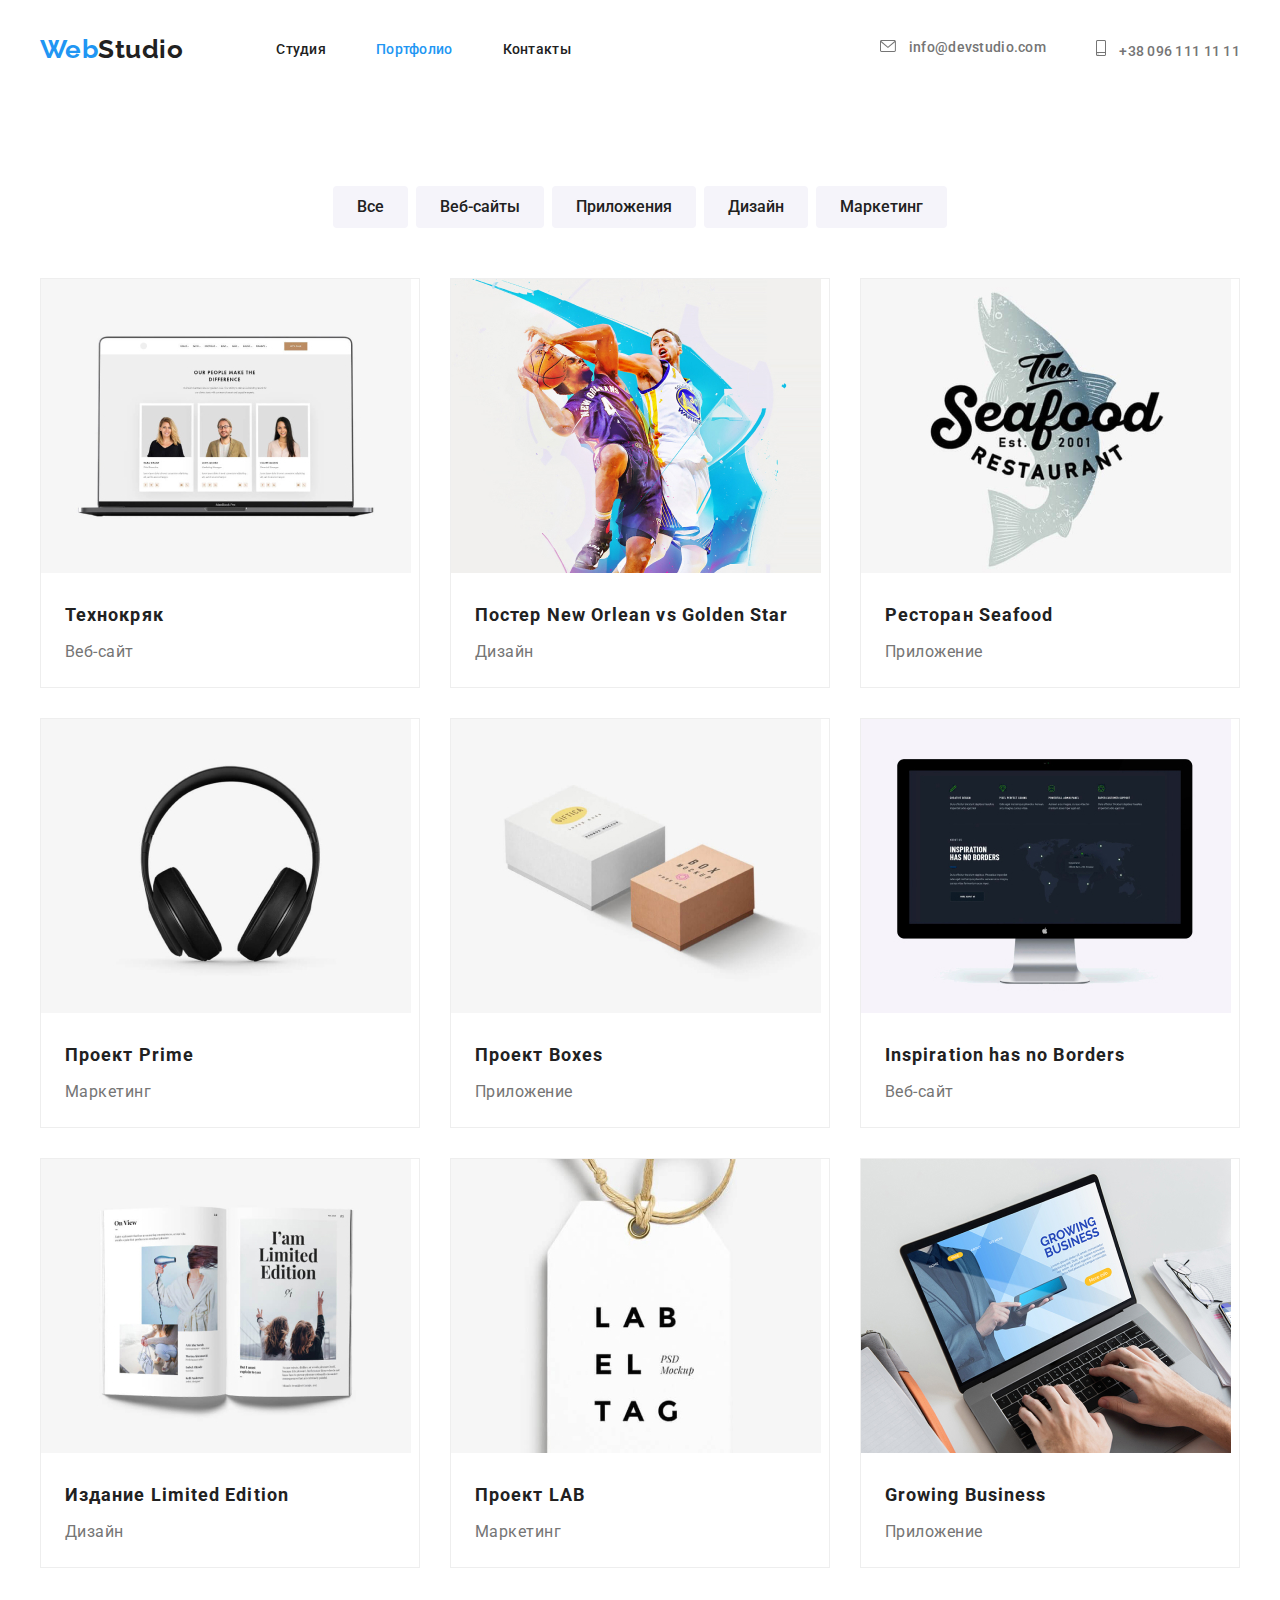
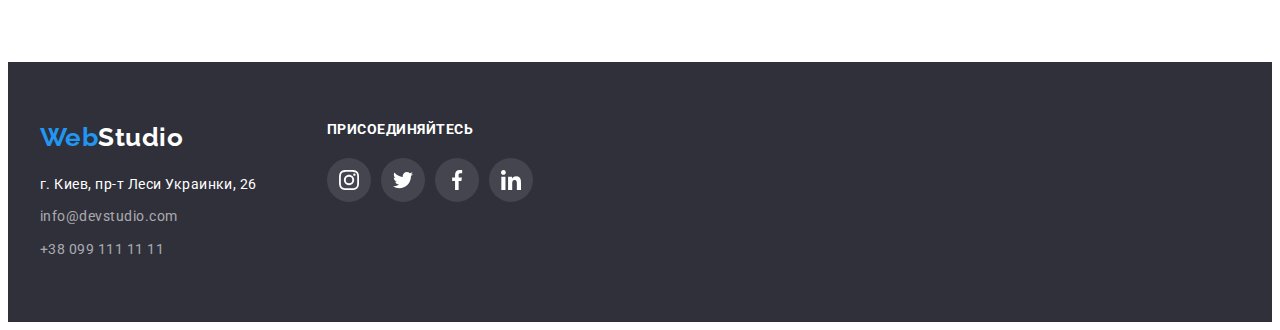
==== portfolio.html @ c04d2422 "file 1" ====
<!DOCTYPE html>
<html lang="ru">
<head>
    <meta charset="UTF-8">
    <meta name="viewport" content="width=device-width, initial-scale=1.0">
    <title>Portfolio</title>
    <link rel="preconnect" href="https://fonts.gstatic.com">
    <link href="https://fonts.googleapis.com/css2?family=Raleway:wght@700&family=Roboto:wght@400;500;700;900&display=swap" rel="stylesheet">
    <link rel="stylesheet" href="https://cdnjs.cloudflare.com/ajax/libs/modern-normalize/1.0.0/modern-normalize.min.css" integrity="sha512-ISS7cAi1PEhQ8jnbJpJZMd29NlhNj4AWYyLOSp2CE/CsHxTCu+r+t0D2yoJudVrd0/8fTVPUVDzY5Tvli75u/g==" crossorigin="anonymous" />
    <link rel="stylesheet" href="./css/style.css">
</head>
<body>
    <!-- Шапка -->
    <header class="page-header">
        <div class="container main-nav">
          <nav class="main-nav">
              <a href="./index.html" class="logo"><span class="logo-title">Web</span>Studio</a>
              <ul class="site-nav list">
                  <li class="item">
                      <a href="./index.html" class="link">Студия</a>
                  </li>
                  <li class="item">
                      <a href="./portfolio.html" class="link current">Портфолио</a>
                  </li>
                  <li class="item">
                      <a href="#" class="link">Контакты</a>
                  </li>
              </ul>
          </nav>

          <ul class="address-nav list">
              <li class="item">
                  <a href="mailto:info@devstudio.com" class="link">
                    <svg class="icon" width="16" height="12">
                        <use href="./images/icons.svg#envelope"></use>
                    </svg>
                    info@devstudio.com
                </a>
              </li>
              <li class="item">
                  <a href="tel:+380961111111" class="link">
                    <svg class="icon" width="10" height="16">
                        <use href="./images/icons.svg#smartphone"></use>
                    </svg>
                    +38 096 111 11 11
                </a>
              </li>
          </ul>
      </div>
    </header>
    <main>
        
        <!--Фильтер работ-->
     <section class="section work-nav">
        <div class="container">
          <ul class="page-nav">
              <li class="item">
                  <button type="button" class="btn-secondary">Все</button>
              </li>
              <li class="item">
                  <button type="button" class="btn-secondary">Веб-сайты</button>
              </li> 
              <li class="item">
                  <button type="button" class="btn-secondary">Приложения</button>
              </li>
              <li class="item">
                  <button type="button" class="btn-secondary">Дизайн</button>
              </li>
              <li class="item">
                  <button type="button" class="btn-secondary">Маркетинг</button>
              </li>
          </ul>
      <!-- Наши работы -->
      
          <ul class="work-list">
              <li class="item">
                  <img src="./images/img11.jpg" alt="Ноутбук" width="370">
                    <div class="works-about">
                       <h2 class="title">Технокряк</h2>
                       <p class="text">Веб-сайт</p>
                    </div>
              </li>
              <li class="item">
                  <img src="./images/img12.jpg" alt="Баскетболисты" width="370">
                  <div class="works-about">
                        <h2 class="title">Постер New Orlean vs Golden Star</h2>
                        <p class="text">Дизайн</p>
                    </div>
              </li>
              <li class="item">
                  <img src="./images/img13.jpg" alt="Ресторан Seafood" width="370">
                  <div class="works-about">
                      <h2 class="title">Ресторан Seafood</h2>
                      <p class="text">Приложение</p>
                  </div>
              </li>
              <li class="item">
                  <img src="./images/img14.jpg" alt="Наушники" width="370">
                  <div class="works-about">
                      <h2 class="title">Проект Prime</h2>
                      <p class="text">Маркетинг</p>
                  </div>
              </li>
              <li class="item">
                  <img src="./images/img15.jpg" alt="Две коробки" width="370">
                  <div class="works-about">
                     <h2 class="title">Проект Boxes</h2>
                     <p class="text">Приложение</p>
                  </div>
              </li>
              <li class="item">
                  <img src="./images/img16.jpg" alt="Монитор" width="370">
                  <div class="works-about">
                     <h2 class="title">Inspiration has no Borders</h2>
                     <p class="text">Веб-сайт</p>
                  </div>
              </li>
              <li class="item">
                  <img src="./images/img17.jpg" alt="Журнал" width="370">
                  <div class="works-about">
                      <h2 class="title">Издание Limited Edition</h2>
                      <p class="text">Дизайн</p>
                  </div>
              </li>
              <li class="item">
                   <img src="./images/img18.jpg" alt="Бирка" width="370">
                   <div class="works-about">
                      <h2 class="title">Проект LAB</h2>
                      <p class="text">Маркетинг</p>
                  </div>
              </li>
              <li class="item">
                  <img src="./images/img19.jpg" alt="Экран ноутбука" width="370">
                  <div class="works-about"> 
                       <h2 class="title">Growing Business</h2>
                       <p class="text">Приложение</p>
                  </div>
              </li>

          </ul>  
        </div>
    </div>
    </section>
 </main>
 <footer class="page-footer">
  <div class="container">
      <div class="nav-footer">
          <div class="size-footer">
              <a href="#" class="logo-footer"><span class="logo-title">Web</span>Studio</a>
              <address class="address-footer">
                   <a href="#" class="link">г. Киев, пр-т Леси Украинки, 26</a>
                   <a href="mailto:info@devstudio.com" class="title">info@devstudio.com</a>
                   <a href="tel:+380991111111" class="title">+38 099 111 11 11</a>
              </address>
          </div>
          
          <div class="join-footer">
              <nav class="social-footer">
                  <h3 class="footer-title">присоединяйтесь</h3>
                  <ul class="social-list">
                      <li class="item">
                          <a href="" class="link">
                            <svg class="icon" width="20" height="20">
                                <use href="./images/icons.svg#instagram"></use>
                            </svg>
                          </a>
                      </li>
                      <li class="item">
                          <a href="" class="link">
                            <svg class="icon" width="20" height="20">
                                <use href="./images/icons.svg#twitter"></use>
                            </svg>
                          </a>
                      </li>
                      <li class="item">
                          <a href="" class="link">
                            <svg class="icon" width="20" height="20">
                                <use href="./images/icons.svg#facebook"></use>
                            </svg>
                          </a>
                      </li>
                      <li class="item">
                          <a href="" class="link">
                            <svg class="icon" width="20" height="20">
                                <use href="./images/icons.svg#linkedin"></use>
                            </svg>
                          </a>
                      </li>
                  </ul>
              </nav>
          </div>
        </div>
    </div>
</div>
</footer>
</body>
</html>
---- css/style.css ----
:root {
    --primary-text-color: #757575;
    --title-text-color: #212121;
    --accent-color: #2196F3;
    --primary-white-color:#ffffff;
    --footer-text: rgba(255, 255, 255, 0.6);
    --color-icons:  #AFB1B8;
    --bg-button: #F5F4FA;
    --bg-footer: #2F303A;
    --bg-team-section: #F5F4FA;
    --bg-icons: rgba(255, 255, 255, 0.1);
    --border-image: #EEEEEE;
    --border-clients: #AFB1B8;
    --card-shadow: 0px 1px 3px rgba(0, 0, 0, 0.12), 0px 1px 1px rgba(0, 0, 0, 0.14), 0px 2px 1px rgba(0, 0, 0, 0.2);
    --page-nav-shadow: 0px 3px 1px rgba(0, 0, 0, 0.1), 0px 1px 2px rgba(0, 0, 0, 0.08), 0px 2px 2px rgba(0, 0, 0, 0.12);
    --work-shadow: 0px 1px 1px rgba(0, 0, 0, 0.12), 0px 4px 4px rgba(0, 0, 0, 0.06), 1px 4px 6px rgba(0, 0, 0, 0.16);

}

body {
    color:var(--primary-text-color);
    background-color: var(--primary-white-color);
    font-family: 'Roboto', sans-serif;
    letter-spacing: 0.03em;
}

ul {
    padding: 0;
    margin: 0;
    list-style: none;
}

a {
    text-decoration: none;
}

.container {
    width: 1200px;
    padding: 0 15px;
    margin-left: auto;
    margin-right: auto;
}

/* Main nav */

.main-nav {
    display: flex;
    align-items: center;
}

/* Logo */

.logo {
    padding-top: 24px;
    padding-bottom: 25px;

    color: var(--title-text-color);
    font-family: 'Raleway', sans-serif;
    font-weight: 700;
    font-size: 26px;
    line-height: 1.19;
}


.logo-title {
   color: var(--accent-color) ;
}

/* Site nav */

.site-nav.list {
    display: flex;
    margin-left: 93px;
}

.site-nav .item + .item { 
    margin-left: 50px;
  }

/* .site-nav .item:not(:last-child) {
    margin-right: 50px;
} */

.site-nav .link {
    display: block;
    padding-top: 32px;
    padding-bottom: 32px;

    color: var(--title-text-color);
    font-weight: 500;
    font-size: 14px;
    line-height: 1.14;
    letter-spacing: 0.02em;

}

.site-nav .link.current {
    color: var(--accent-color);
}

.site-nav .link:hover,
.site-nav .link:focus {
    color: var(--accent-color);
}

.address-nav.list {
    display: flex;
    margin-left: auto;
}

.address-nav .item + .item{
    margin-left: 50px;
}

.address-nav .link {
    display: block;
    padding: 32px 0;

    color: var(--primary-text-color);
    font-weight: 500;
    font-size: 14px;
    line-height: 1.14;
    letter-spacing: 0.02em;
}

.address-nav .link:hover,
.address-nav .link:focus {
    color: var(--accent-color);
}

.address-nav .icon {
    margin-right: 10px;
    fill: currentColor;
} 

/* Hero */

.hero {
    max-width: 1600px;
    height: 600px;
    margin-left: auto;
    margin-right: auto;

    background-image: linear-gradient( to right,  rgba(47, 48, 58, 0.4),  rgba(47, 48, 58, 0.4) ), url(../images/hero.jpg);
    background-repeat: no-repeat;
    background-position: center;
    background-size: cover ; 

    background-color: var(--bg-footer);
    text-align: center;
    padding-top: 200px;
    padding-bottom: 200px;      
}

.hero-title {
    margin-top: 0;
    margin-bottom: 30px;

    color: var(--primary-white-color);
    font-weight: 900;
    font-size: 44px;
    line-height: 1.4;
    letter-spacing: 0.06em;
    text-transform: uppercase;
}


/* section */

.section {
    padding: 94px 0;
}

.section-title {
    margin-top: 0;
    margin-bottom: 50px;
    color: var(--title-text-color);
    font-weight: 700;
    font-size: 36px;
    line-height: 1.2;
    text-align: center;

}

/* Feature */

.feature {
    padding: 94px 0;
}

.feature-list {
    display: flex;
}

.feature-list .item {
    width: 270px;
}

.feature-list .item+.item {
    margin-left: 30px;
}

.feature-icon {
    display: flex;
    justify-content: center;
    align-items: center;
    max-width: 270px;
    height: 120px;
    background-color: var(--bg-team-section);
    border-radius: 4px;
    margin-bottom: 30px;

}

.feature-list .title {
    margin-top: 0;
    margin-bottom: 10px;
    color: var(--title-text-color);
    font-weight: 700;
    font-size: 14px;
    line-height: 1.14;
    text-transform: uppercase;
}

.feature-list .text {
    margin-top: 0;
    margin-bottom: 0;
    font-weight: 400;
    font-size: 14px;
    line-height: 1.71;
}

/* Working */

.section.working {
    padding-top: 0;
}

.working {
    display: flex;
}

.working .item + .item {
    margin-left: 30px;
}

/* Team */

.section.team {
    background-color: var(--bg-team-section);
}

.team-list {
    display: flex;
}

.team-list .item+.item {
    margin-left: 30px;
}

.team-list .item {
    background-color: var(--primary-white-color);
    box-shadow: var(--card-shadow);
    border-radius: 0px 0px 4px 4px;
}

.team-size {
    padding: 30px 32px;
}

.team-list .title {
    margin: 0 0 10px 0;
    color: var(--title-text-color);
    font-weight: 500;
    font-size: 16px;
    line-height: 1.19;
    text-align: center;
}

.team-list .text {
    margin: 0 0 16px 0;
    font-weight: 400;
    font-size: 16px;
    line-height: 1.19;
    text-align: center;

}

.socials-lists {
    display: flex;
}

.socials-links {
    display: inline-flex;
    justify-content: center;
    align-items: center;
    width: 44px;
    height: 44px;
    border-radius: 50%;
    fill: var(--color-icons);
    margin: 0;
    cursor: pointer;
}

.socials-items+.socials-items {
    margin-left: 10px;
}

.socials-links:hover,
.socials-links:focus {
    fill: var(--primary-white-color);
    background-color: var(--accent-color);
}


/* Button */
.btn-primary {
    display: inline-block;
    color: var(--primary-white-color);
    background-color: var(--accent-color);
    font-family: inherit;
    font-weight: 700;
    font-size: 16px;
    line-height: 1.9;
    letter-spacing: 0.06em; 
    text-align: center;

    border: 2px solid transparent;
    border-radius: 4px;
    padding: 10px 32px;
    min-width: 200px;

    cursor: pointer;

}

.btn-secondary {
    color: var(--title-text-color);
    background-color: var(--bg-button);
    font-family: inherit;
    font-style: normal;
    font-weight: 500;
    font-size: 16px;
    line-height: 1.62;
    text-align: center;

    border: 2px solid transparent;
    padding: 6px 22px;
    border-radius: 4px;

    cursor: pointer;
}

.btn-secondary:hover,
.btn-secondary:focus {
    color: var(--primary-white-color);
    background-color: var(--accent-color);
    box-shadow: var(--page-nav-shadow);
}

/* Постоянные клиенты */

.client-list {
    display: flex;
    justify-content: space-between;
}

.client-link {
    display: inline-flex;
    justify-content: center;
    align-items: center;
    width: 170px;
    height: 90px;
    fill: var(--color-icons);
    border: 1px solid var(--border-clients);
    border-radius: 4px;
    cursor: pointer;
}

.client-link:hover, 
.client-link:focus {
    fill: var(--accent-color);
    border-color: var(--accent-color);

}


/* Footer */
.page-footer {
    padding: 60px 0;
    margin: 0;
    background-color: var(--bg-footer); 
}

.nav-footer {
    display: flex;
}

.logo-footer {
    display: block;
    margin-bottom: 20px;

    color: var(--primary-white-color);
    font-family: 'Raleway', sans-serif;
    font-weight: 700;
    font-size: 26px;
    line-height: 1.19;
}

.page-footer .link {
    display: block;
    margin-bottom: 9px;

    color: var(--primary-white-color);
    font-style: normal;
    font-weight: 400;
    font-size: 14px;
    line-height: 1.71;
}
.page-footer .title {
    display: block;

    color: var(--footer-text);
    font-style: normal;
    font-weight: 400;
    font-size: 14px;
    line-height: 1.71;
    
}

.page-footer .title:nth-last-child(2){
    margin-bottom: 9px;
}

.join-footer {
    margin: 0 0 0 70px;
}

.footer-title {
    display: block;
    font-weight: 700;
    font-size: 14px;
    line-height: 1.14;
    text-transform: uppercase;
    color: var(--primary-white-color);
    margin: 0 0 20px 0;
}

.social-list {
    display: flex;
}

.social-list .link {
    display: inline-flex;
    justify-content: center;
    align-items: center;
    width: 44px;
    height: 44px;
    border-radius: 50%;
    background-color: var(--bg-icons);
    fill: currentColor;
    margin: 0;
    cursor: pointer;
}

.social-list .item+.item {
    margin-left: 10px;
}

.social-list .link:hover,
.social-list .link:focus {
    background-color: var(--accent-color);
}

/* Фильтер работ */

.work-nav {
    padding: 94px 0;
}

.page-nav {
    display: flex;
    justify-content: center;
    margin-bottom: 50px;
}

.page-nav .item +.item {
    margin-left: 8px;

}

.page-nav .item {
    justify-content: center;
}

/* Work */

.work-list {
    display: flex;
    flex-wrap: wrap;
}

.work-list .item {
    width: calc((100% - 60px) / 3);
    margin-right: 30px;
    margin-bottom: 30px;

    background-color: var(--primary-white-color);
    border: 1px solid var(--border-image);
    box-sizing: border-box;
    
}

.work-list .item:focus, 
.work-list .item:hover {
    box-shadow: var(--work-shadow);
}

.work-list .item:nth-child(3n) {
    margin-right: 0;
}

.work-list .item:nth-last-child(-n+3) {
    margin-bottom: 0;
}

.works-about {
    padding: 20px 24px;
}

.work-list .title {
    color: var(--title-text-color);
    font-weight: 700;
    font-size: 18px;
    line-height: 2.0;
    letter-spacing: 0.06em;

    margin:0 0 4px 0;

}

.work-list .text {
    font-weight: 400;
    font-size: 16px;
    line-height: 1.87;

    margin: 0;
}
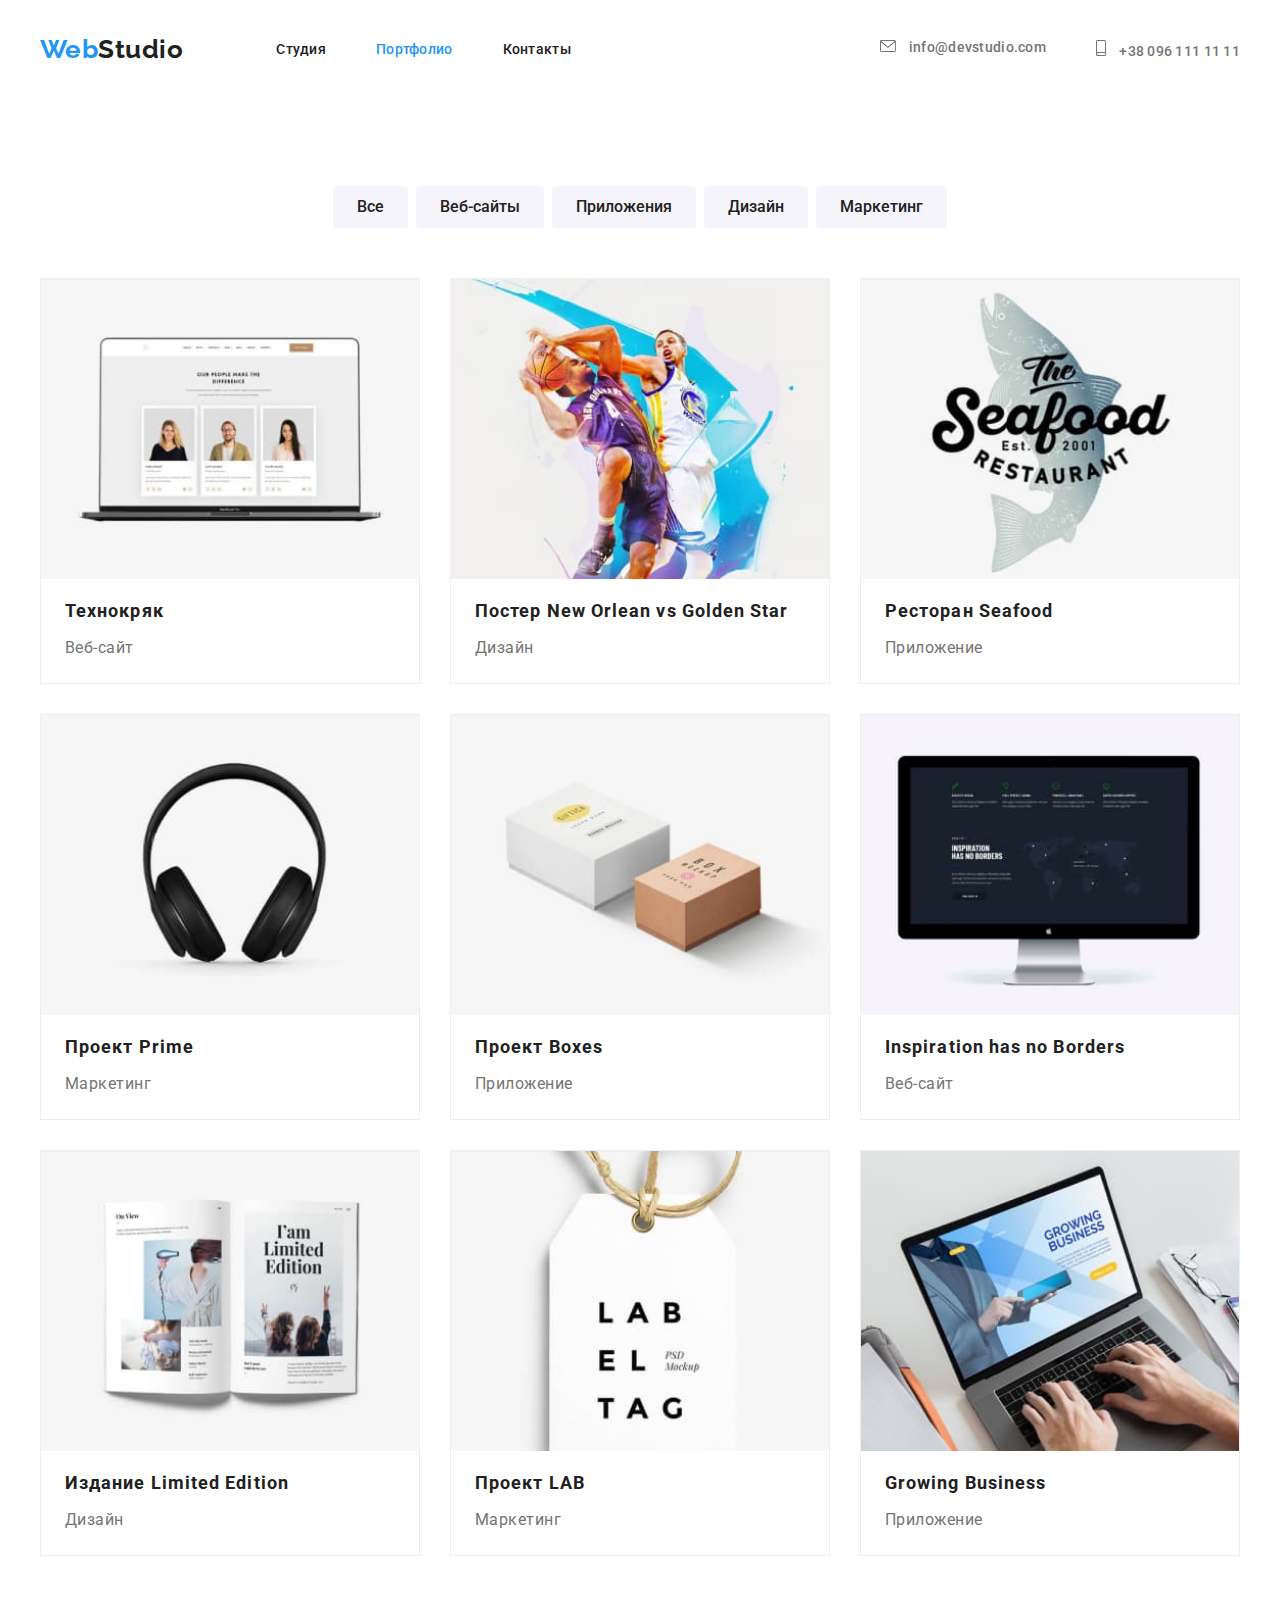
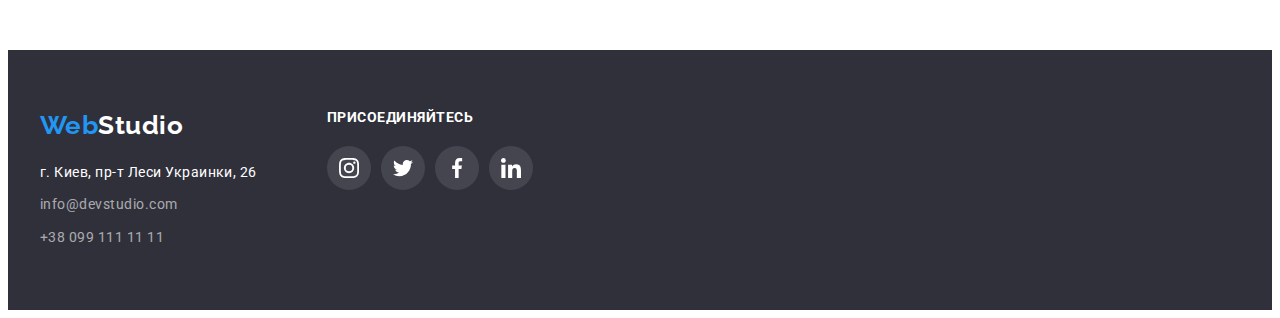
==== commit 9a00ddb8: "file 2" ====
--- a/portfolio.html
+++ b/portfolio.html
@@ -74,63 +74,81 @@
       
           <ul class="work-list">
               <li class="item">
-                  <img src="./images/img11.jpg" alt="Ноутбук" width="370">
-                    <div class="works-about">
+                 <div class="thumb">
+                     <img class="thumb-img" src="./images/img11.jpg" alt="Ноутбук">
+                 </div>
+                 <div class="works-about">
                        <h2 class="title">Технокряк</h2>
                        <p class="text">Веб-сайт</p>
-                    </div>
-              </li>
-              <li class="item">
-                  <img src="./images/img12.jpg" alt="Баскетболисты" width="370">
+                 </div>
+              </li>
+              <li class="item">
+                  <div class="thumb">
+                     <img class="thumb-img" src="./images/img12.jpg" alt="Баскетболисты">
+                  </div>
                   <div class="works-about">
                         <h2 class="title">Постер New Orlean vs Golden Star</h2>
                         <p class="text">Дизайн</p>
                     </div>
               </li>
               <li class="item">
-                  <img src="./images/img13.jpg" alt="Ресторан Seafood" width="370">
+                  <div class="thumb">
+                     <img class="thumb-img" src="./images/img13.jpg" alt="Ресторан Seafood">
+                  </div>
                   <div class="works-about">
                       <h2 class="title">Ресторан Seafood</h2>
                       <p class="text">Приложение</p>
                   </div>
               </li>
               <li class="item">
-                  <img src="./images/img14.jpg" alt="Наушники" width="370">
+                  <div class="thumb">
+                     <img class="thumb-img" src="./images/img14.jpg" alt="Наушники">
+                  </div>
                   <div class="works-about">
                       <h2 class="title">Проект Prime</h2>
                       <p class="text">Маркетинг</p>
                   </div>
               </li>
               <li class="item">
-                  <img src="./images/img15.jpg" alt="Две коробки" width="370">
+                  <div class="thumb">
+                     <img class="thumb-img" src="./images/img15.jpg" alt="Две коробки">
+                  </div>
                   <div class="works-about">
                      <h2 class="title">Проект Boxes</h2>
                      <p class="text">Приложение</p>
                   </div>
               </li>
               <li class="item">
-                  <img src="./images/img16.jpg" alt="Монитор" width="370">
+                  <div class="thumb">
+                     <img class="thumb-img" src="./images/img16.jpg" alt="Монитор">
+                  </div>
                   <div class="works-about">
                      <h2 class="title">Inspiration has no Borders</h2>
                      <p class="text">Веб-сайт</p>
                   </div>
               </li>
               <li class="item">
-                  <img src="./images/img17.jpg" alt="Журнал" width="370">
+                  <div class="thumb">
+                      <img class="thumb-img" src="./images/img17.jpg" alt="Журнал">
+                  </div>
                   <div class="works-about">
                       <h2 class="title">Издание Limited Edition</h2>
                       <p class="text">Дизайн</p>
                   </div>
               </li>
               <li class="item">
-                   <img src="./images/img18.jpg" alt="Бирка" width="370">
+                  <div class="thumb">
+                      <img class="thumb-img" src="./images/img18.jpg" alt="Бирка">
+                  </div>
                    <div class="works-about">
                       <h2 class="title">Проект LAB</h2>
                       <p class="text">Маркетинг</p>
                   </div>
               </li>
               <li class="item">
-                  <img src="./images/img19.jpg" alt="Экран ноутбука" width="370">
+                  <div class="thumb">
+                     <img class="thumb-img" src="./images/img19.jpg" alt="Экран ноутбука">
+                  </div>
                   <div class="works-about"> 
                        <h2 class="title">Growing Business</h2>
                        <p class="text">Приложение</p>
@@ -139,8 +157,7 @@
 
           </ul>  
         </div>
-    </div>
-    </section>
+      </section>
  </main>
  <footer class="page-footer">
   <div class="container">
@@ -153,7 +170,7 @@
                    <a href="tel:+380991111111" class="title">+38 099 111 11 11</a>
               </address>
           </div>
-          
+
           <div class="join-footer">
               <nav class="social-footer">
                   <h3 class="footer-title">присоединяйтесь</h3>
@@ -191,7 +208,6 @@
           </div>
         </div>
     </div>
-</div>
 </footer>
 </body>
 </html>--- a/css/style.css
+++ b/css/style.css
@@ -11,6 +11,7 @@
     --bg-icons: rgba(255, 255, 255, 0.1);
     --border-image: #EEEEEE;
     --border-clients: #AFB1B8;
+    --card-set: 30px;
     --card-shadow: 0px 1px 3px rgba(0, 0, 0, 0.12), 0px 1px 1px rgba(0, 0, 0, 0.14), 0px 2px 1px rgba(0, 0, 0, 0.2);
     --page-nav-shadow: 0px 3px 1px rgba(0, 0, 0, 0.1), 0px 1px 2px rgba(0, 0, 0, 0.08), 0px 2px 2px rgba(0, 0, 0, 0.12);
     --work-shadow: 0px 1px 1px rgba(0, 0, 0, 0.12), 0px 4px 4px rgba(0, 0, 0, 0.06), 1px 4px 6px rgba(0, 0, 0, 0.16);
@@ -252,16 +253,28 @@
 
 .team-list {
     display: flex;
-}
-
-.team-list .item+.item {
-    margin-left: 30px;
+    padding: 0;
+    margin: 0;
+    list-style: none;
+    margin-left: calc (-1 * var(--card-set)); 
 }
 
 .team-list .item {
+    margin-left: var(--card-set);
+    flex-basis: calc( 100% / 3 - var(--card-set));
     background-color: var(--primary-white-color);
     box-shadow: var(--card-shadow);
     border-radius: 0px 0px 4px 4px;
+}
+
+.team-list .thumb {
+    height: 260px;
+}
+
+.team-list .thumb-img {
+    width: 100%;
+    height: 100%;
+    object-fit: cover;
 }
 
 .team-size {
@@ -297,7 +310,7 @@
     width: 44px;
     height: 44px;
     border-radius: 50%;
-    fill: var(--color-icons);
+    color: var(--color-icons);
     margin: 0;
     cursor: pointer;
 }
@@ -308,8 +321,12 @@
 
 .socials-links:hover,
 .socials-links:focus {
-    fill: var(--primary-white-color);
+    color: var(--primary-white-color);
     background-color: var(--accent-color);
+}
+
+.socials-lists .icons {
+    fill: currentColor;
 }
 
 
@@ -371,7 +388,7 @@
     align-items: center;
     width: 170px;
     height: 90px;
-    fill: var(--color-icons);
+    color: var(--color-icons);
     border: 1px solid var(--border-clients);
     border-radius: 4px;
     cursor: pointer;
@@ -379,11 +396,14 @@
 
 .client-link:hover, 
 .client-link:focus {
-    fill: var(--accent-color);
+    color: var(--accent-color);
     border-color: var(--accent-color);
 
 }
 
+.client-list .icon {
+    fill: currentColor;
+}
 
 /* Footer */
 .page-footer {
@@ -458,7 +478,7 @@
     height: 44px;
     border-radius: 50%;
     background-color: var(--bg-icons);
-    fill: currentColor;
+    color: var(--primary-white-color);
     margin: 0;
     cursor: pointer;
 }
@@ -472,6 +492,10 @@
     background-color: var(--accent-color);
 }
 
+.social-list .icon {
+    fill: currentColor;
+}
+
 /* Фильтер работ */
 
 .work-nav {
@@ -497,18 +521,32 @@
 
 .work-list {
     display: flex;
+    padding: 0;
+    margin: 0;
+    list-style: none;
     flex-wrap: wrap;
+    margin-top: calc(-1 * var(--card-set));
+    margin-left: calc(-1 * var(--card-set));
 }
 
 .work-list .item {
-    width: calc((100% - 60px) / 3);
-    margin-right: 30px;
-    margin-bottom: 30px;
+    flex-basis: calc( 100% / 3 - var(--card-set));
+    margin-left: var(--card-set);
+    margin-top: var(--card-set);
 
     background-color: var(--primary-white-color);
     border: 1px solid var(--border-image);
     box-sizing: border-box;
-    
+}
+
+.work-list .thumb {
+    max-height: 294px;
+}
+
+.work-list .thumb-img {
+    width: 100%;
+    height: 100%;
+    object-fit: contain;
 }
 
 .work-list .item:focus, 
@@ -516,13 +554,13 @@
     box-shadow: var(--work-shadow);
 }
 
-.work-list .item:nth-child(3n) {
+/* .work-list .item:nth-child(3n) {
     margin-right: 0;
 }
 
 .work-list .item:nth-last-child(-n+3) {
     margin-bottom: 0;
-}
+} */
 
 .works-about {
     padding: 20px 24px;
@@ -545,4 +583,11 @@
     line-height: 1.87;
 
     margin: 0;
-} +} 
+
+/* Thumb */
+.img {
+    display: block;
+    max-width: 100%;
+    height: auto;
+}